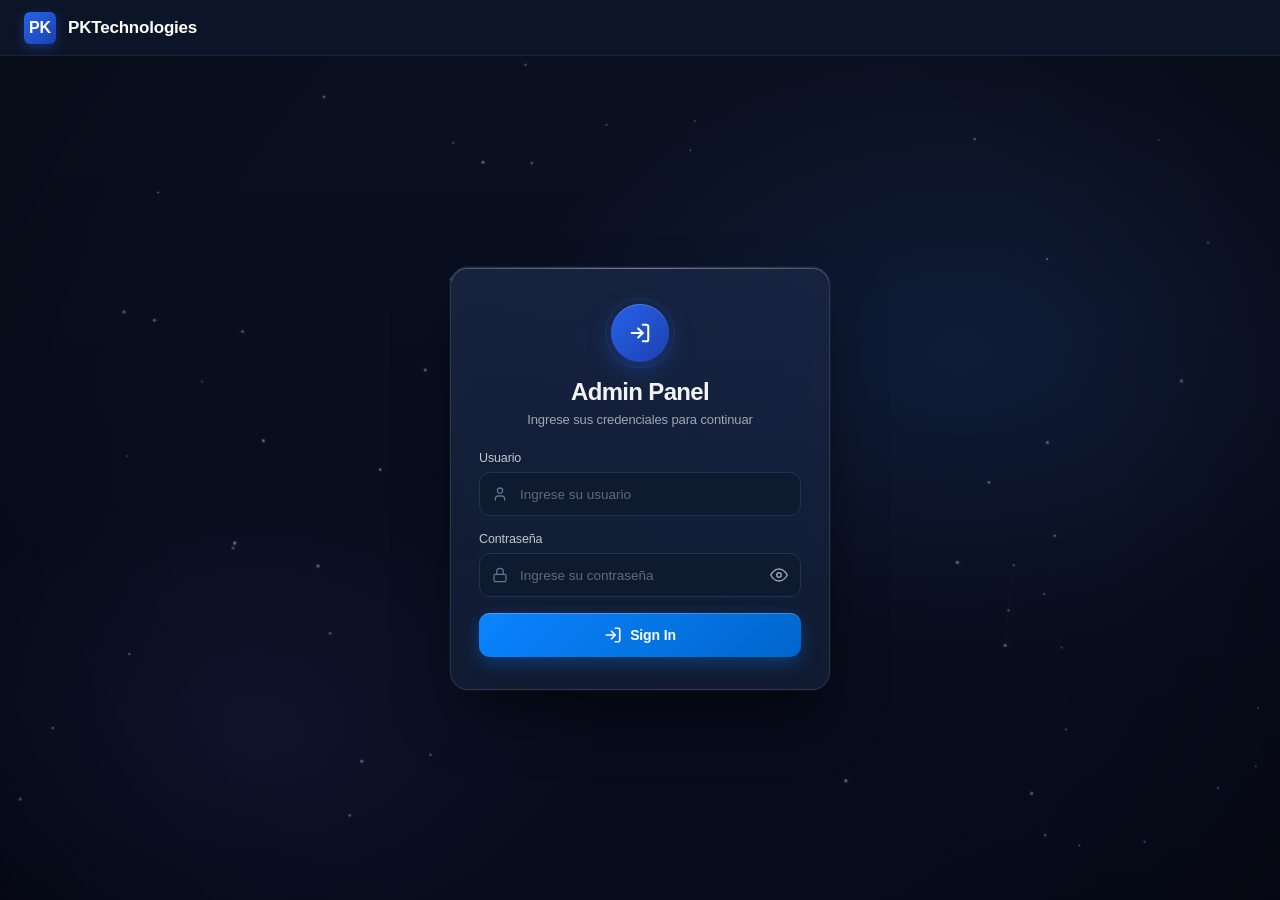
==== index.html @ 88dde2c8 "feat: diseño azul oscuro Apple HIG + 2FA OTP 6 celdas + correo dark + 3D sutil + partículas nodos - " ====
<!DOCTYPE html>
<html lang="es">
<head>
    <meta charset="UTF-8">
    <meta name="viewport" content="width=device-width, initial-scale=1.0">
    <title>PKTechnologies - Admin Panel</title>
    <link rel="stylesheet" href="styles.css?v=20250902_nodes">
</head>
<body>
    <header class="topbar">
        <div class="brand">
            <div class="brand-logo">PK</div>
            <span class="brand-name">PKTechnologies</span>
        </div>
    </header>

    <main class="main-container">
        <canvas id="bg-particles" aria-hidden="true"></canvas>
        <section class="card">
            <div class="icon-circle">
                <svg width="22" height="22" viewBox="0 0 24 24" fill="none" stroke="currentColor" stroke-width="2.2" stroke-linecap="round" stroke-linejoin="round">
                    <path d="M15 3h4a2 2 0 0 1 2 2v14a2 2 0 0 1-2 2h-4"></path>
                    <polyline points="10 17 15 12 10 7"></polyline>
                    <line x1="15" y1="12" x2="3" y2="12"></line>
                </svg>
            </div>

            <h1 class="card-title" id="form-title">Admin Panel</h1>
            <p class="card-subtitle" id="form-subtitle">Ingrese sus credenciales para continuar</p>

            <div id="alert-box" class="alert hidden"></div>

            <!-- Paso 1: Formulario de Credenciales -->
            <form id="login-form" novalidate>
                <div class="form-group">
                    <label for="username">Usuario</label>
                    <div class="input-wrapper">
                        <span class="input-icon" aria-hidden="true">
                            <svg width="16" height="16" viewBox="0 0 24 24" fill="none" stroke="currentColor" stroke-width="1.9" stroke-linecap="round" stroke-linejoin="round">
                                <path d="M19 21v-2a4 4 0 0 0-4-4H9a4 4 0 0 0-4 4v2"></path>
                                <circle cx="12" cy="7" r="4"></circle>
                            </svg>
                        </span>
                        <input type="text" id="username" placeholder="Ingrese su usuario" autocomplete="username">
                    </div>
                </div>

                <div class="form-group">
                    <label for="password">Contraseña</label>
                    <div class="input-wrapper with-toggle">
                        <span class="input-icon" aria-hidden="true">
                            <svg width="16" height="16" viewBox="0 0 24 24" fill="none" stroke="currentColor" stroke-width="1.9" stroke-linecap="round" stroke-linejoin="round">
                                <rect x="3" y="11" width="18" height="11" rx="2" ry="2"></rect>
                                <path d="M7 11V7a5 5 0 0 1 10 0v4"></path>
                            </svg>
                        </span>
                        <input type="password" id="password" placeholder="Ingrese su contraseña" autocomplete="current-password">
                        <button type="button" class="toggle-password" id="toggle-password" aria-label="Mostrar contraseña" tabindex="-1">
                            <!-- ojo abierto (visible) -->
                            <svg class="eye-open" width="18" height="18" viewBox="0 0 24 24" fill="none" stroke="currentColor" stroke-width="1.9" stroke-linecap="round" stroke-linejoin="round">
                                <path d="M1 12s4-8 11-8 11 8 11 8-4 8-11 8-11-8-11-8z"></path>
                                <circle cx="12" cy="12" r="3"></circle>
                            </svg>
                            <!-- ojo tachado (oculto) -->
                            <svg class="eye-closed hidden" width="18" height="18" viewBox="0 0 24 24" fill="none" stroke="currentColor" stroke-width="1.9" stroke-linecap="round" stroke-linejoin="round">
                                <path d="M17.94 17.94A10.07 10.07 0 0 1 12 20c-7 0-11-8-11-8a18.45 18.45 0 0 1 5.06-5.94"></path>
                                <path d="M9.53 9.53A3 3 0 0 0 12 15a3 3 0 0 0 2.47-5.47"></path>
                                <path d="M14.12 14.12L9.88 9.88"></path>
                                <path d="M1 1l22 22"></path>
                                <path d="M10.58 10.58A2 2 0 0 0 12 14a2 2 0 0 0 1.42-3.42"></path>
                            </svg>
                        </button>
                    </div>
                </div>

                <button type="submit" class="btn-signin">
                    <svg width="18" height="18" viewBox="0 0 24 24" fill="none" stroke="currentColor" stroke-width="2.2" stroke-linecap="round" stroke-linejoin="round">
                        <path d="M15 3h4a2 2 0 0 1 2 2v14a2 2 0 0 1-2 2h-4"></path>
                        <polyline points="10 17 15 12 10 7"></polyline>
                        <line x1="15" y1="12" x2="3" y2="12"></line>
                    </svg>
                    <span>Sign In</span>
                </button>
            </form>

            <!-- Paso 2: Formulario de Confirmación 2FA - adaptado de React otp-input a vanilla dark -->
            <form id="otp-form" class="hidden" novalidate>
                <div class="form-group otp-group">
                    <label>Código de Verificación (6 dígitos)</label>
                    <div class="otp-container" id="otp-container" role="group" aria-label="Código de verificación">
                        <input class="otp-cell" type="text" inputmode="numeric" autocomplete="one-time-code" maxlength="1" aria-label="Código, carácter 1 de 6">
                        <input class="otp-cell" type="text" inputmode="numeric" autocomplete="off" maxlength="1" aria-label="Código, carácter 2 de 6">
                        <input class="otp-cell" type="text" inputmode="numeric" autocomplete="off" maxlength="1" aria-label="Código, carácter 3 de 6">
                        <input class="otp-cell group-gap" type="text" inputmode="numeric" autocomplete="off" maxlength="1" aria-label="Código, carácter 4 de 6">
                        <input class="otp-cell" type="text" inputmode="numeric" autocomplete="off" maxlength="1" aria-label="Código, carácter 5 de 6">
                        <input class="otp-cell" type="text" inputmode="numeric" autocomplete="off" maxlength="1" aria-label="Código, carácter 6 de 6">
                    </div>
                    <div class="otp-hint" id="otp-hint" aria-live="polite"></div>
                    <input type="hidden" id="otp-code">
                </div>

                <button type="submit" class="btn-signin">
                    <span>Confirmar código</span>
                </button>
            </form>
        </section>
    </main>

    <script src="app.js?v=20250902_nodes"></script>
</body>
</html>
---- styles.css ----
* {
    margin: 0;
    padding: 0;
    box-sizing: border-box;
    font-family: -apple-system, BlinkMacSystemFont, "Segoe UI", Roboto, Helvetica, Arial, sans-serif;
}

:root {
    --bg-deep: #070b1a;
    --bg-mid: #0f172a;
    --card-bg: rgba(20, 31, 53, 0.78);
    --card-border: rgba(255, 255, 255, 0.1);
    --text-primary: rgba(255, 255, 255, 0.95);
    --text-secondary: rgba(255, 255, 255, 0.60);
    --text-tertiary: rgba(255, 255, 255, 0.35);
    --text-label: rgba(255, 255, 255, 0.75);
    --input-bg: #0e1a30;
    --input-bg-hover: #162747;
    --input-border: #23324e;
    --input-border-hover: #3a5a8a;
    --accent: #3b82f6;
    --accent-strong: #2563eb;
    --accent-glow: rgba(59, 130, 246, 0.15);
    --apple-blue: #0a84ff;
    --apple-focus: rgba(10, 132, 255, 0.28);
    --apple-ease: cubic-bezier(0.16, 1, 0.3, 1);
}

body {
    min-height: 100vh;
    display: flex;
    flex-direction: column;
    background-color: var(--bg-deep);
    color: var(--text-primary);
    overflow-x: hidden;
}

/* 1. Barra superior - dark glass */
.topbar {
    height: 56px;
    background: rgba(15, 23, 42, 0.85);
    backdrop-filter: blur(12px) saturate(1.2);
    display: flex;
    align-items: center;
    padding: 0 24px;
    border-bottom: 1px solid rgba(255, 255, 255, 0.06);
    z-index: 10;
    animation: slideDownTop 0.6s ease-out;
}

@keyframes slideDownTop {
    from { transform: translateY(-100%); opacity: 0; }
    to { transform: translateY(0); opacity: 1; }
}

.brand {
    display: flex;
    align-items: center;
    gap: 12px;
}

.brand-logo {
    width: 32px;
    height: 32px;
    background: linear-gradient(135deg, #2563eb, #1e40af);
    color: #ffffff;
    font-size: 16px;
    font-weight: 700;
    display: flex;
    align-items: center;
    justify-content: center;
    border-radius: 6px;
    box-shadow: 0 4px 12px rgba(37, 99, 235, 0.35);
    transition: transform 0.3s ease, box-shadow 0.3s ease;
}

.brand-logo:hover {
    transform: scale(1.05) rotate(3deg);
    box-shadow: 0 6px 18px rgba(37, 99, 235, 0.5);
}

.brand-name {
    color: #ffffff;
    font-size: 17px;
    font-weight: 600;
    letter-spacing: -0.2px;
}

/* 2. Fondo degradado oscuro con animación sutil + partículas nodos */
.main-container {
    flex: 1;
    display: flex;
    justify-content: center;
    align-items: center;
    padding: 30px 20px;
    background:
        radial-gradient(ellipse 900px 600px at 75% 35%, rgba(59, 130, 246, 0.12) 0%, transparent 50%),
        radial-gradient(ellipse 700px 500px at 20% 80%, rgba(99, 102, 241, 0.08) 0%, transparent 50%),
        linear-gradient(180deg, #0a1020 0%, #070b1a 100%);
    position: relative;
    perspective: 1000px;
    perspective-origin: center center;
    overflow: hidden;
    animation: bgShift 22s var(--apple-ease) infinite;
}

@keyframes bgShift {
    0%, 100% { background-position: 0 0, 0 0, 0 0; }
    33% { background-position: -18px -10px, 14px 8px, 0 0; }
    66% { background-position: 12px 6px, -10px -12px, 0 0; }
}

.main-container::before {
    content: "";
    position: absolute;
    inset: 0;
    background: radial-gradient(circle at 50% 50%, transparent 60%, rgba(0,0,0,0.25) 100%);
    pointer-events: none;
    z-index: 1;
}

#bg-particles {
    position: absolute;
    inset: 0;
    width: 100%;
    height: 100%;
    pointer-events: none;
    z-index: 0;
    opacity: 0.5;
}

.main-container > .card {
    z-index: 2;
}

/* 3. Tarjeta dark estilo Apple Glassmorphism */
.card {
    background: linear-gradient(180deg, rgba(26, 38, 65, 0.85) 0%, var(--card-bg) 100%);
    backdrop-filter: blur(32px) saturate(190%);
    -webkit-backdrop-filter: blur(32px) saturate(190%);
    width: 100%;
    max-width: 380px;
    border-radius: 18px;
    padding: 36px 28px 32px 28px;
    border: 1px solid var(--card-border);
    box-shadow:
        0 30px 60px -12px rgba(0, 0, 0, 0.55),
        0 0 0 1px rgba(255, 255, 255, 0.04),
        inset 0 1px 0 0 rgba(255, 255, 255, 0.2);
    display: flex;
    flex-direction: column;
    align-items: center;
    position: relative;
    overflow: hidden;
    animation: fadeInUp 0.7s var(--apple-ease);
    transition: transform 0.35s var(--apple-ease), box-shadow 0.5s ease, border-color 0.4s ease;
    transform-style: preserve-3d;
    will-change: transform;
}

.card::before {
    content: "";
    position: absolute;
    top: 0;
    left: 0;
    right: 0;
    height: 1px;
    background: linear-gradient(90deg, transparent, rgba(255, 255, 255, 0.25), transparent);
    z-index: 3;
}

/* Brillo que sigue al cursor para efecto 3D - extra sutil */
.card-glare {
    position: absolute;
    inset: 0;
    border-radius: inherit;
    background: radial-gradient(circle at var(--mx, 50%) var(--my, 50%), rgba(255,255,255,0.035) 0%, rgba(255,255,255,0.01) 28%, transparent 62%);
    opacity: 0;
    transition: opacity 0.5s ease;
    pointer-events: none;
    z-index: 2;
    mix-blend-mode: overlay;
}

.card.is-tilting .card-glare {
    opacity: 0.55;
}

/* Profundidad extra sutil para elementos internos */
.icon-circle,
.card-title,
.card-subtitle,
form {
    transform: translateZ(0);
    transition: transform 0.4s cubic-bezier(0.16, 1, 0.3, 1);
}

.card.is-tilting .icon-circle {
    transform: translateZ(6px);
}

.card.is-tilting .card-title {
    transform: translateZ(4px);
}

.card.is-tilting .card-subtitle {
    transform: translateZ(2px);
}

.card.is-tilting form {
    transform: translateZ(1px);
}

.card:hover {
    transform: translateY(-2px);
    border-color: rgba(255, 255, 255, 0.1);
    box-shadow:
        0 28px 70px -18px rgba(0, 0, 0, 0.65),
        0 0 0 1px rgba(255, 255, 255, 0.05),
        inset 0 1px 0 rgba(255, 255, 255, 0.08);
}

@keyframes fadeInUp {
    from { opacity: 0; transform: translateY(22px) scale(0.97); }
    to { opacity: 1; transform: translateY(0) scale(1); }
}

/* Ícono circular superior */
.icon-circle {
    width: 58px;
    height: 58px;
    background: linear-gradient(135deg, #2563eb, #1e40af);
    color: #ffffff;
    border-radius: 50%;
    display: flex;
    justify-content: center;
    align-items: center;
    margin-bottom: 16px;
    box-shadow: 0 8px 24px rgba(37, 99, 235, 0.35), inset 0 1px 0 rgba(255,255,255,0.2);
    position: relative;
    animation: floatIcon 3s ease-in-out infinite, pulseGlow 2.8s infinite;
}

.icon-circle::after {
    content: "";
    position: absolute;
    inset: -6px;
    border-radius: 50%;
    border: 1px solid rgba(59, 130, 246, 0.15);
    animation: pingRing 2.8s cubic-bezier(0,0,0.2,1) infinite;
}

@keyframes floatIcon {
    0%, 100% { transform: translateY(0); }
    50% { transform: translateY(-4px); }
}

@keyframes pulseGlow {
    0%, 100% { box-shadow: 0 8px 24px rgba(37,99,235,0.35), inset 0 1px 0 rgba(255,255,255,0.2); }
    50% { box-shadow: 0 12px 28px rgba(37,99,235,0.45), inset 0 1px 0 rgba(255,255,255,0.25); }
}

@keyframes pingRing {
    0% { transform: scale(0.9); opacity: 0.6; }
    100% { transform: scale(1.35); opacity: 0; }
}

/* Títulos */
.card-title {
    font-size: 24px;
    font-weight: 600;
    color: var(--text-primary);
    margin-bottom: 6px;
    letter-spacing: -0.028em;
    animation: fadeIn 0.6s ease 0.15s both;
}

.card-subtitle {
    font-size: 13px;
    color: var(--text-secondary);
    margin-bottom: 24px;
    text-align: center;
    letter-spacing: -0.01em;
    animation: fadeIn 0.6s ease 0.22s both;
}

@keyframes fadeIn {
    from { opacity: 0; transform: translateY(6px); }
    to { opacity: 1; transform: translateY(0); }
}

/* Formulario */
form {
    width: 100%;
}

.form-group {
    margin-bottom: 16px;
    display: flex;
    flex-direction: column;
    animation: fadeInUp 0.6s ease both;
}

.form-group:nth-child(1) { animation-delay: 0.28s; }
.form-group:nth-child(2) { animation-delay: 0.35s; }

.form-group label {
    font-size: 12.5px;
    font-weight: 500;
    color: var(--text-label);
    margin-bottom: 7px;
    letter-spacing: -0.01em;
    transition: color 0.25s var(--apple-ease), transform 0.25s var(--apple-ease);
}

.form-group:focus-within label {
    color: var(--apple-blue);
    transform: translateX(1px);
}

/* Wrapper con iconos - estilo como en captura */
.input-wrapper {
    position: relative;
    display: flex;
    align-items: center;
}

.input-wrapper input {
    flex: 1;
    width: 100%;
}

.input-icon {
    position: absolute;
    left: 12px;
    width: 18px;
    height: 18px;
    display: flex;
    align-items: center;
    justify-content: center;
    color: #64748b;
    pointer-events: none;
    transition: color 0.25s ease, transform 0.25s ease;
    z-index: 1;
}

.input-wrapper:focus-within .input-icon {
    color: var(--apple-blue);
}

.input-wrapper:hover .input-icon {
    color: #93b4ff;
}

.toggle-password {
    position: absolute;
    right: 6px;
    width: 32px;
    height: 32px;
    display: flex;
    align-items: center;
    justify-content: center;
    background: transparent;
    border: none;
    color: var(--text-secondary);
    cursor: pointer;
    border-radius: 8px;
    transition: all 0.22s var(--apple-ease);
    z-index: 2;
}

.toggle-password:hover {
    color: #ffffff;
    background: rgba(255, 255, 255, 0.08);
}

.toggle-password:active {
    transform: scale(0.92);
}

.toggle-password:focus-visible {
    outline: 2px solid var(--apple-blue);
    outline-offset: 2px;
}

.toggle-password:disabled {
    opacity: 0.4;
    cursor: not-allowed;
    background: transparent;
}

.toggle-password .eye-closed,
.toggle-password .eye-open {
    position: absolute;
    transition: opacity 0.2s ease, transform 0.2s ease;
}

.form-group input {
    height: 44px;
    background-color: var(--input-bg);
    border: 1px solid var(--input-border);
    border-radius: 11px;
    padding: 0 14px;
    font-size: 13.5px;
    color: var(--text-primary);
    outline: none;
    transition: all 0.25s var(--apple-ease);
    position: relative;
}

.input-wrapper input {
    padding-left: 40px;
    padding-right: 14px;
}

.input-wrapper.with-toggle input {
    padding-right: 42px;
}

/* Hover sutil pedido */
.form-group input:hover {
    background-color: var(--input-bg-hover);
    border-color: var(--input-border-hover);
    transform: translateY(-1px);
    box-shadow: 0 4px 16px rgba(0, 0, 0, 0.25), 0 0 0 1px rgba(255,255,255,0.03);
}

.form-group input::placeholder {
    color: var(--text-tertiary);
    transition: color 0.25s ease, transform 0.25s ease;
}

.form-group input:hover::placeholder {
    color: var(--text-secondary);
}

.form-group input:focus {
    background-color: #12213d;
    border-color: var(--apple-blue);
    box-shadow: 0 0 0 3.5px var(--apple-focus), 0 6px 18px rgba(10, 132, 255, 0.15);
    transform: translateY(-1px);
}

.form-group input:focus::placeholder {
    transform: translateX(2px);
    opacity: 0.7;
}

.form-group input:disabled {
    opacity: 0.5;
    cursor: not-allowed;
    transform: none;
}

/* Botón Sign In con animaciones y física de resorte Apple */
.btn-signin {
    width: 100%;
    height: 44px;
    background: linear-gradient(135deg, #0a84ff, #0066cc);
    color: #ffffff;
    border: none;
    border-radius: 11px;
    font-size: 14px;
    font-weight: 600;
    letter-spacing: -0.01em;
    cursor: pointer;
    display: flex;
    align-items: center;
    justify-content: center;
    gap: 8px;
    margin-top: 10px;
    position: relative;
    overflow: hidden;
    isolation: isolate;
    box-shadow: 0 6px 18px rgba(10, 132, 255, 0.32), inset 0 1px 0 rgba(255,255,255,0.22);
    transition: all 0.25s var(--apple-ease);
    animation: fadeInUp 0.6s ease 0.42s both;
}

.btn-signin::before {
    content: "";
    position: absolute;
    inset: 0;
    background: linear-gradient(90deg, transparent, rgba(255,255,255,0.18), transparent);
    transform: translateX(-110%);
    transition: transform 0.6s ease;
    z-index: -1;
}

.btn-signin:hover::before {
    transform: translateX(110%);
}

.btn-signin:hover {
    background: linear-gradient(135deg, #1f8fff, #0070e0);
    transform: translateY(-1.5px);
    box-shadow: 0 10px 24px rgba(10, 132, 255, 0.42), inset 0 1px 0 rgba(255,255,255,0.28);
}

.btn-signin:active {
    transform: scale(0.965);
    box-shadow: 0 4px 12px rgba(10, 132, 255, 0.25);
    transition: transform 0.1s var(--apple-ease);
}

.btn-signin:disabled {
    opacity: 0.65;
    cursor: not-allowed;
    transform: none;
    box-shadow: none;
}

.btn-signin svg {
    transition: transform 0.3s ease;
}

.btn-signin:hover svg {
    transform: translateX(2px);
}

/* Alertas dark + animación */
.alert {
    width: 100%;
    padding: 11px 12px;
    border-radius: 10px;
    font-size: 12.5px;
    text-align: center;
    margin-bottom: 16px;
    font-weight: 500;
    animation: alertIn 0.45s cubic-bezier(0.16, 1, 0.3, 1);
    backdrop-filter: blur(8px);
}

@keyframes alertIn {
    from { opacity: 0; transform: translateY(-8px) scale(0.98); }
    to { opacity: 1; transform: translateY(0) scale(1); }
}

.alert.error {
    background: rgba(239, 68, 68, 0.1);
    color: #fca5a5;
    border: 1px solid rgba(239, 68, 68, 0.22);
    box-shadow: 0 4px 16px rgba(239,68,68,0.12);
}

.alert.success {
    background: rgba(34, 197, 94, 0.1);
    color: #86efac;
    border: 1px solid rgba(34, 197, 94, 0.22);
    box-shadow: 0 4px 16px rgba(34,197,94,0.12);
}

.hidden {
    display: none !important;
}

/* Vibración suave en error */
@keyframes shake {
    0%, 100% { transform: translate3d(0, 0, 0); }
    10% { transform: translate3d(-5px, 0, 0); }
    20% { transform: translate3d(5px, 0, 0); }
    30% { transform: translate3d(-4px, 0, 0); }
    40% { transform: translate3d(4px, 0, 0); }
    50% { transform: translate3d(-2px, 0, 0); }
    60% { transform: translate3d(2px, 0, 0); }
    70% { transform: translate3d(-1px, 0, 0); }
    80% { transform: translate3d(1px, 0, 0); }
    90% { transform: translate3d(-0.5px, 0, 0); }
}

.card.shake {
    animation: shake 0.55s cubic-bezier(0.36, 0.07, 0.19, 0.97) both;
    will-change: transform;
    border-color: rgba(239, 68, 68, 0.35) !important;
}

/* Input error pulse al hacer shake */
.card.shake .form-group input {
    border-color: rgba(239, 68, 68, 0.4);
    animation: inputErrorPulse 0.55s ease;
}

@keyframes inputErrorPulse {
    0%, 100% { box-shadow: 0 0 0 0 rgba(239,68,68,0); }
    50% { box-shadow: 0 0 0 3px rgba(239,68,68,0.12); }
}

/* Transición suave entre formularios login/otp */
#login-form, #otp-form {
    transition: opacity 0.35s ease, transform 0.35s ease;
}

#login-form.hidden, #otp-form.hidden {
    opacity: 0;
    transform: translateY(6px);
    pointer-events: none;
}

/* Autofill dark */
input:-webkit-autofill,
input:-webkit-autofill:hover,
input:-webkit-autofill:focus {
    -webkit-text-fill-color: #e2e8f0;
    -webkit-box-shadow: 0 0 0 1000px var(--input-bg) inset;
    transition: background-color 9999s ease-in-out 0s;
    caret-color: #e2e8f0;
}

/* Inicio / Dashboard - mismo tema azul dark */
.topbar-actions {
    margin-left: auto;
    display: flex;
    align-items: center;
    gap: 10px;
}

.user-badge {
    display: inline-flex;
    align-items: center;
    gap: 6px;
    background: rgba(255, 255, 255, 0.07);
    border: 1px solid rgba(255, 255, 255, 0.1);
    color: var(--text-primary);
    font-size: 12.5px;
    font-weight: 500;
    padding: 6px 12px;
    border-radius: 20px;
    backdrop-filter: blur(10px);
    -webkit-backdrop-filter: blur(10px);
}

.btn-logout {
    display: inline-flex;
    align-items: center;
    gap: 6px;
    color: #ff6961;
    background: rgba(255, 69, 58, 0.1);
    border: 1px solid rgba(255, 69, 58, 0.22);
    padding: 6px 12px;
    border-radius: 9px;
    font-size: 12.5px;
    font-weight: 600;
    text-decoration: none;
    transition: all 0.25s var(--apple-ease);
}

.btn-logout:hover {
    background: rgba(255, 69, 58, 0.18);
    border-color: rgba(255, 69, 58, 0.35);
    color: #ff857d;
    transform: translateY(-1px);
    box-shadow: 0 4px 12px rgba(255, 69, 58, 0.18);
}

.btn-logout:active {
    transform: scale(0.96);
}

.welcome-card {
    max-width: 520px;
    text-align: center;
}

.icon-success {
    background: linear-gradient(135deg, #0a84ff, #0066cc) !important;
    box-shadow: 0 8px 24px rgba(10, 132, 255, 0.35), inset 0 1px 0 rgba(255,255,255,0.25) !important;
}

/* Animación de checkmark dibujado estilo Face ID / Apple Pay */
.icon-success svg polyline,
.icon-success svg path {
    stroke-dasharray: 50;
    stroke-dashoffset: 50;
    animation: drawCheck 0.5s 0.18s var(--apple-ease) forwards;
}

@keyframes drawCheck {
    to { stroke-dashoffset: 0; }
}

.info-panel {
    width: 100%;
    background: var(--input-bg);
    border: 1px solid var(--input-border);
    border-radius: 12px;
    padding: 8px 16px;
    margin-top: 18px;
    text-align: left;
}

.info-row {
    display: flex;
    justify-content: space-between;
    align-items: center;
    padding: 11px 0;
    border-bottom: 1px solid rgba(255, 255, 255, 0.06);
    font-size: 13px;
    gap: 12px;
}

.info-row:last-child {
    border-bottom: none;
}

.info-label {
    color: var(--text-secondary);
    font-weight: 500;
    font-size: 12.5px;
    letter-spacing: -0.01em;
}

.info-value {
    color: var(--text-primary);
    font-weight: 600;
    font-size: 13px;
    text-align: right;
    letter-spacing: -0.01em;
    word-break: break-all;
}

.welcome-actions {
    width: 100%;
    margin-top: 20px;
}

.welcome-actions .btn-signin {
    animation-delay: 0.45s;
}

/* OTP 6 celdas - adaptado con Apple HIG */
.otp-group {
    align-items: center;
}

.otp-container {
    display: flex;
    gap: 8px;
    justify-content: center;
    margin-top: 6px;
    position: relative;
}

.otp-container.shake {
    animation: shake 0.32s cubic-bezier(0.36, 0.07, 0.19, 0.97);
}

.otp-cell {
    width: 42px;
    height: 48px;
    border-radius: 11px;
    border: 1.8px solid var(--input-border);
    background: var(--input-bg);
    color: var(--text-primary);
    font-family: -apple-system, BlinkMacSystemFont, "SF Pro Display", ui-monospace, monospace;
    font-variant-numeric: tabular-nums;
    font-size: 18px;
    font-weight: 600;
    text-align: center;
    letter-spacing: -0.01em;
    outline: none;
    caret-color: var(--apple-blue);
    transition: all 0.2s var(--apple-ease);
    box-shadow: inset 0 1px 2px rgba(0,0,0,0.3);
}

.otp-cell::selection {
    background: transparent;
}

.otp-cell:hover {
    border-color: var(--input-border-hover);
    background: var(--input-bg-hover);
    transform: translateY(-1px);
}

.otp-cell:focus {
    border-color: var(--apple-blue);
    background: #12213d;
    box-shadow: 0 0 0 3.5px var(--apple-focus), 0 4px 14px rgba(10, 132, 255, 0.15);
    transform: translateY(-1px);
}

.otp-cell:active {
    transform: scale(0.96);
    transition: transform 0.1s var(--apple-ease);
}

.otp-cell.filled {
    border-color: #334155;
    background: var(--input-bg);
}

.otp-cell.filled:focus {
    border-color: var(--apple-blue);
}

.otp-cell.error {
    border-color: #ff453a !important;
    background: rgba(255, 69, 58, 0.08) !important;
    box-shadow: 0 0 0 3.5px rgba(255, 69, 58, 0.22) !important;
    color: #ffb4ab;
}

.otp-cell.success {
    border-color: #30d158 !important;
    background: rgba(48, 209, 88, 0.08) !important;
    box-shadow: 0 0 0 3.5px rgba(48, 209, 88, 0.22) !important;
}

.otp-cell:disabled {
    opacity: 0.5;
    cursor: not-allowed;
    transform: none;
}

.otp-cell.group-gap {
    margin-left: 12px;
}

/* Animación de entrada del carácter con resortes Apple */
@keyframes otpIn {
    from { opacity: 0; transform: scale(0.90) translateY(4px); filter: blur(3px); }
    to { opacity: 1; transform: scale(1) translateY(0); filter: blur(0); }
}

.otp-cell.otp-enter {
    animation: otpIn 0.22s var(--apple-ease);
}

.otp-hint {
    margin-top: 10px;
    min-height: 16px;
    font-size: 11.5px;
    line-height: 16px;
    text-align: center;
    color: var(--text-secondary);
    transition: color 0.2s ease;
}

.otp-hint.error {
    color: #ff857d;
}

.otp-hint.success {
    color: #6ee7b7;
}

.otp-hint:empty {
    opacity: 0;
}
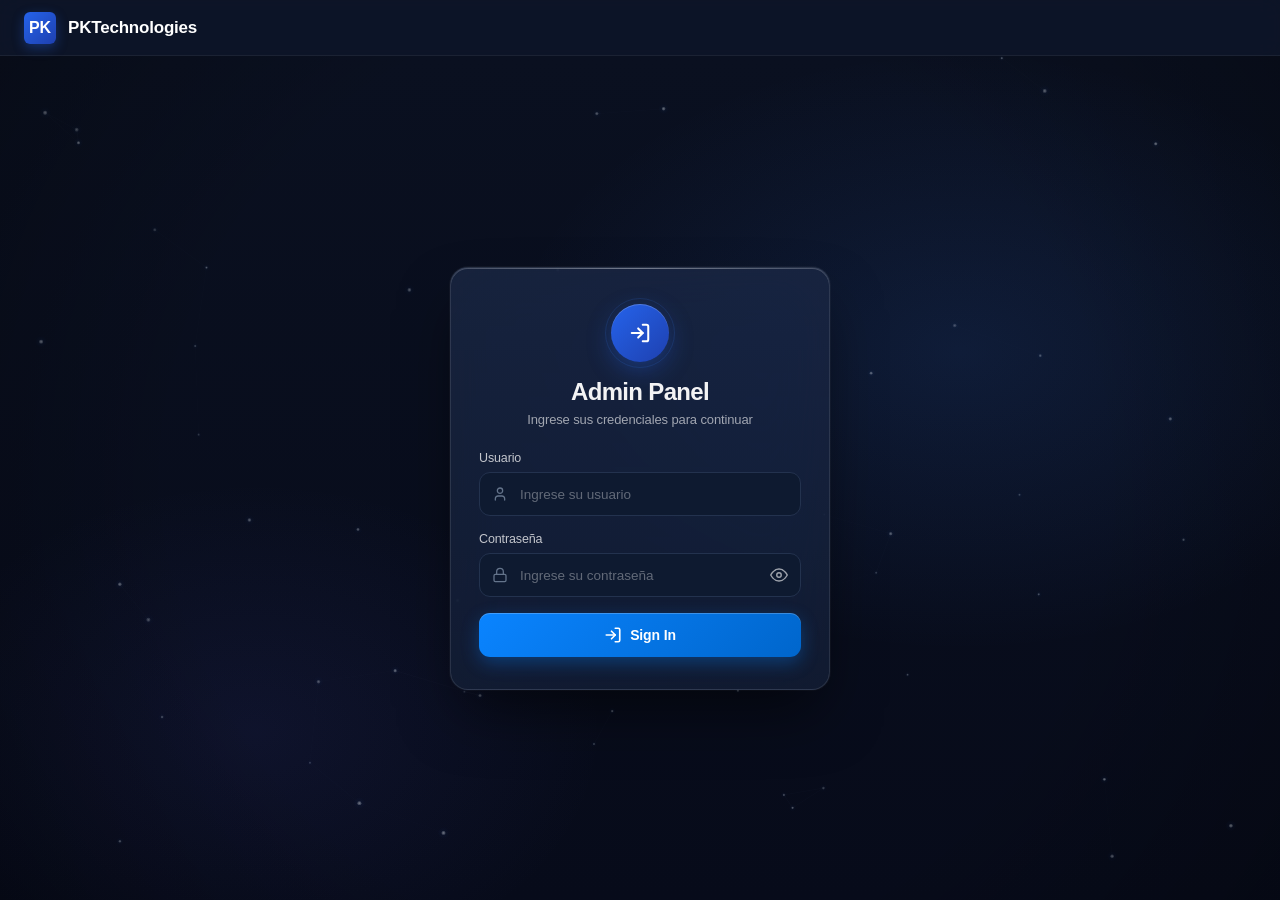
==== commit 6adc54f4: "security: secretos a .env, bcrypt con migracion, rate-limit, sesiones endurecidas, sin leak OTP, ali" ====
--- a/index.html
+++ b/index.html
@@ -96,6 +96,10 @@
                         <input class="otp-cell" type="text" inputmode="numeric" autocomplete="off" maxlength="1" aria-label="Código, carácter 6 de 6">
                     </div>
                     <div class="otp-hint" id="otp-hint" aria-live="polite"></div>
+                    <div class="otp-resend">
+                        <span id="otp-timer" aria-live="polite"></span>
+                        <button type="button" id="resend-otp" class="link-button">Reenviar código</button>
+                    </div>
                     <input type="hidden" id="otp-code">
                 </div>
 
--- a/styles.css
+++ b/styles.css
@@ -848,3 +848,41 @@
 .otp-hint:empty {
     opacity: 0;
 }
+
+/* Reenvío OTP + countdown */
+.otp-resend {
+    display: flex;
+    align-items: center;
+    justify-content: space-between;
+    gap: 12px;
+    margin-top: 10px;
+    font-size: 12px;
+    color: var(--text-secondary);
+}
+
+#otp-timer {
+    min-height: 16px;
+}
+
+.link-button {
+    background: none;
+    border: none;
+    padding: 4px 2px;
+    font: inherit;
+    font-size: 12px;
+    font-weight: 600;
+    color: #7aa5ff;
+    cursor: pointer;
+    text-decoration: underline;
+    text-underline-offset: 3px;
+}
+
+.link-button:hover:not(:disabled) {
+    color: #a5c0ff;
+}
+
+.link-button:disabled {
+    opacity: 0.45;
+    cursor: default;
+    text-decoration: none;
+}
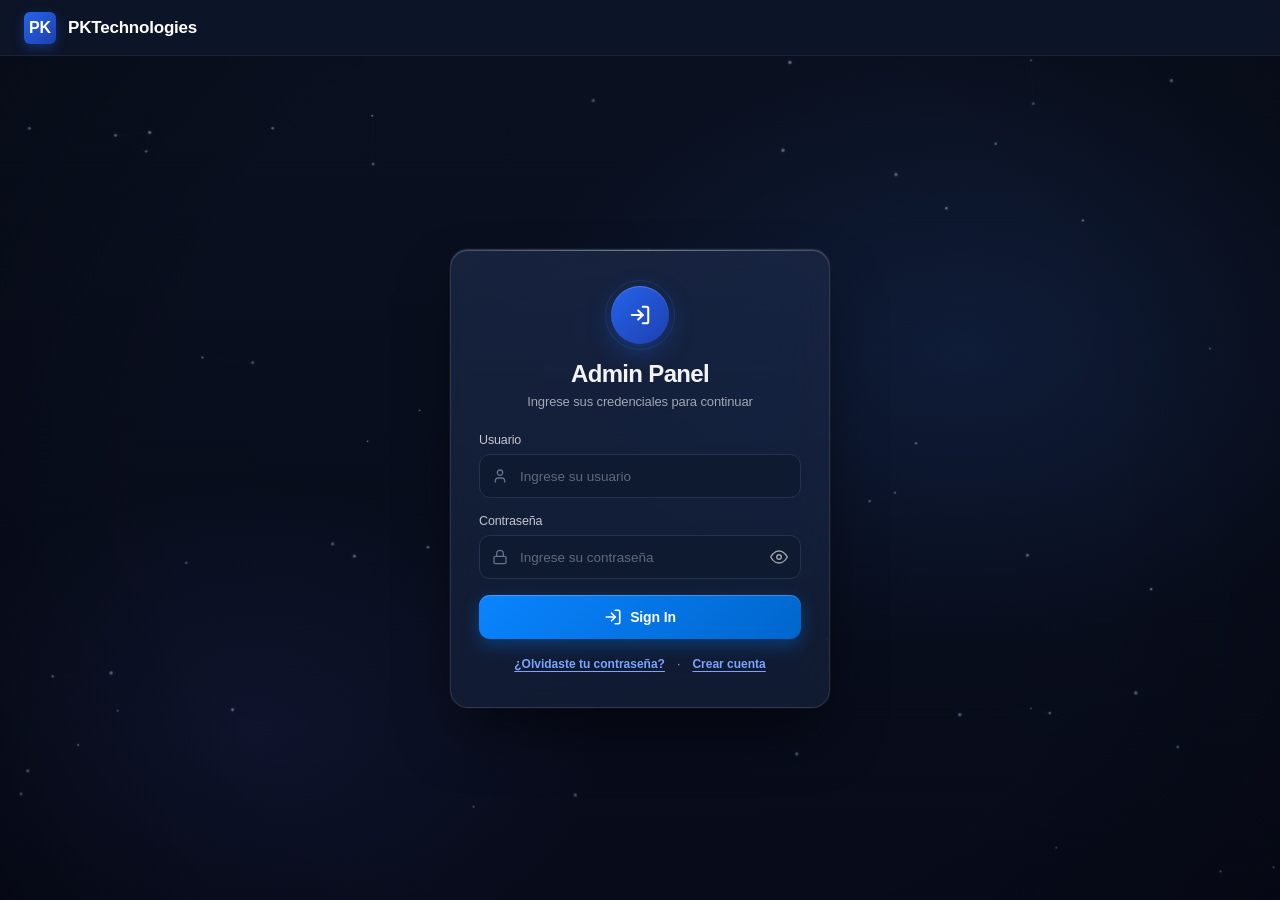
==== commit 0b725cc1: "feat: recuperar contrasena por correo y crear cuentas con verificacion" ====
--- a/index.html
+++ b/index.html
@@ -107,6 +107,113 @@
                     <span>Confirmar código</span>
                 </button>
             </form>
+
+            <!-- Enlaces secundarios -->
+            <div class="auth-links" id="auth-links">
+                <button type="button" class="link-button" id="link-forgot">¿Olvidaste tu contraseña?</button>
+                <span aria-hidden="true">·</span>
+                <button type="button" class="link-button" id="link-register">Crear cuenta</button>
+            </div>
+
+            <!-- Paso: solicitar código de recuperación -->
+            <form id="forgot-form" class="hidden" novalidate>
+                <div class="form-group">
+                    <label for="forgot-identifier">Usuario o correo</label>
+                    <div class="input-wrapper">
+                        <input type="text" id="forgot-identifier" placeholder="Tu usuario o correo" autocomplete="username">
+                    </div>
+                </div>
+                <button type="submit" class="btn-signin">
+                    <span>Enviar código</span>
+                </button>
+                <div class="otp-resend centered">
+                    <button type="button" class="link-button" data-back>Volver al inicio</button>
+                </div>
+            </form>
+
+            <!-- Paso: definir nueva contraseña -->
+            <form id="reset-form" class="hidden" novalidate>
+                <div class="form-group">
+                    <label for="reset-email">Correo donde recibiste el código</label>
+                    <div class="input-wrapper">
+                        <input type="email" id="reset-email" placeholder="tucorreo@ejemplo.com" autocomplete="email">
+                    </div>
+                </div>
+                <div class="form-group">
+                    <label for="reset-code">Código de 6 dígitos</label>
+                    <div class="input-wrapper">
+                        <input type="text" id="reset-code" inputmode="numeric" maxlength="6" placeholder="000000" autocomplete="one-time-code">
+                    </div>
+                </div>
+                <div class="form-group">
+                    <label for="reset-password">Nueva contraseña</label>
+                    <div class="input-wrapper">
+                        <input type="password" id="reset-password" placeholder="Mínimo 8 caracteres, letras y números" autocomplete="new-password">
+                    </div>
+                </div>
+                <div class="form-group">
+                    <label for="reset-password2">Confirmar contraseña</label>
+                    <div class="input-wrapper">
+                        <input type="password" id="reset-password2" placeholder="Repite la contraseña" autocomplete="new-password">
+                    </div>
+                </div>
+                <button type="submit" class="btn-signin">
+                    <span>Guardar contraseña</span>
+                </button>
+                <div class="otp-resend centered">
+                    <button type="button" class="link-button" data-back>Volver al inicio</button>
+                </div>
+            </form>
+
+            <!-- Paso: crear cuenta -->
+            <form id="register-form" class="hidden" novalidate>
+                <div class="form-group">
+                    <label for="reg-nombre">Usuario</label>
+                    <div class="input-wrapper">
+                        <input type="text" id="reg-nombre" placeholder="Elige un usuario" autocomplete="username">
+                    </div>
+                </div>
+                <div class="form-group">
+                    <label for="reg-email">Correo</label>
+                    <div class="input-wrapper">
+                        <input type="email" id="reg-email" placeholder="tucorreo@ejemplo.com" autocomplete="email">
+                    </div>
+                </div>
+                <div class="form-group">
+                    <label for="reg-password">Contraseña</label>
+                    <div class="input-wrapper">
+                        <input type="password" id="reg-password" placeholder="Mínimo 8 caracteres, letras y números" autocomplete="new-password">
+                    </div>
+                </div>
+                <div class="form-group">
+                    <label for="reg-password2">Confirmar contraseña</label>
+                    <div class="input-wrapper">
+                        <input type="password" id="reg-password2" placeholder="Repite la contraseña" autocomplete="new-password">
+                    </div>
+                </div>
+                <button type="submit" class="btn-signin">
+                    <span>Crear cuenta</span>
+                </button>
+                <div class="otp-resend centered">
+                    <button type="button" class="link-button" data-back>Volver al inicio</button>
+                </div>
+            </form>
+
+            <!-- Paso: confirmar cuenta con el código del correo -->
+            <form id="register-confirm-form" class="hidden" novalidate>
+                <div class="form-group">
+                    <label for="reg-code">Código de 6 dígitos</label>
+                    <div class="input-wrapper">
+                        <input type="text" id="reg-code" inputmode="numeric" maxlength="6" placeholder="000000" autocomplete="one-time-code">
+                    </div>
+                </div>
+                <button type="submit" class="btn-signin">
+                    <span>Confirmar cuenta</span>
+                </button>
+                <div class="otp-resend centered">
+                    <button type="button" class="link-button" data-back>Volver al inicio</button>
+                </div>
+            </form>
         </section>
     </main>
 
--- a/styles.css
+++ b/styles.css
@@ -886,3 +886,19 @@
     cursor: default;
     text-decoration: none;
 }
+
+/* Enlaces secundarios (recuperar / crear cuenta) */
+.auth-links {
+    display: flex;
+    align-items: center;
+    justify-content: center;
+    gap: 10px;
+    margin-top: 14px;
+    font-size: 12.5px;
+    color: var(--text-secondary);
+}
+
+.otp-resend.centered {
+    justify-content: center;
+    margin-top: 14px;
+}
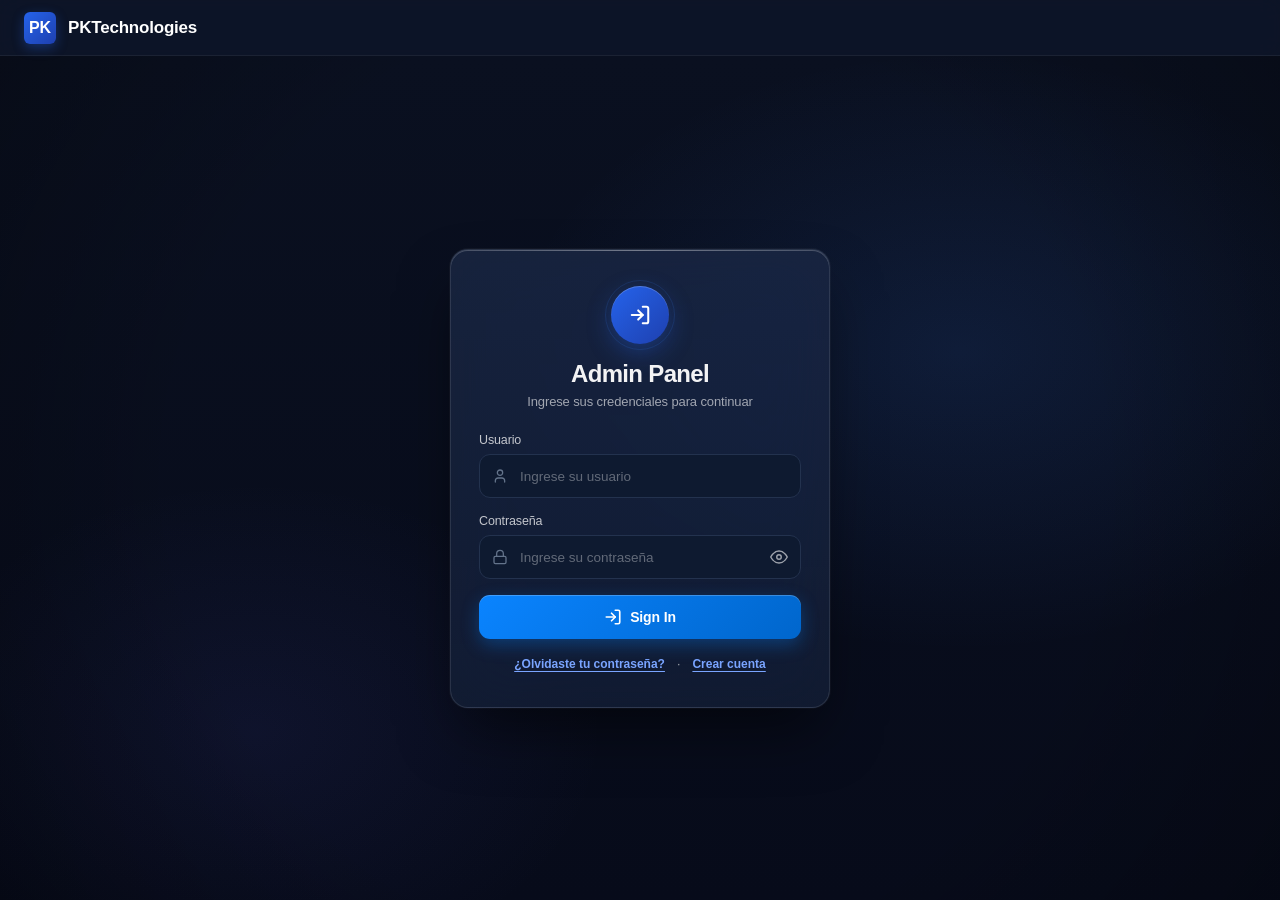
==== commit 803c64a8: "feat: mismo widget OTP 6 celdas en confirmacion de registro + reenvio" ====
--- a/index.html
+++ b/index.html
@@ -199,13 +199,24 @@
                 </div>
             </form>
 
-            <!-- Paso: confirmar cuenta con el código del correo -->
+            <!-- Paso: confirmar cuenta con el código del correo (mismo diseño 6 celdas que el login) -->
             <form id="register-confirm-form" class="hidden" novalidate>
-                <div class="form-group">
-                    <label for="reg-code">Código de 6 dígitos</label>
-                    <div class="input-wrapper">
-                        <input type="text" id="reg-code" inputmode="numeric" maxlength="6" placeholder="000000" autocomplete="one-time-code">
-                    </div>
+                <div class="form-group otp-group">
+                    <label>Código de Verificación (6 dígitos)</label>
+                    <div class="otp-container" id="reg-otp-container" role="group" aria-label="Código de verificación">
+                        <input class="otp-cell" type="text" inputmode="numeric" autocomplete="one-time-code" maxlength="1" aria-label="Código, carácter 1 de 6">
+                        <input class="otp-cell" type="text" inputmode="numeric" autocomplete="off" maxlength="1" aria-label="Código, carácter 2 de 6">
+                        <input class="otp-cell" type="text" inputmode="numeric" autocomplete="off" maxlength="1" aria-label="Código, carácter 3 de 6">
+                        <input class="otp-cell group-gap" type="text" inputmode="numeric" autocomplete="off" maxlength="1" aria-label="Código, carácter 4 de 6">
+                        <input class="otp-cell" type="text" inputmode="numeric" autocomplete="off" maxlength="1" aria-label="Código, carácter 5 de 6">
+                        <input class="otp-cell" type="text" inputmode="numeric" autocomplete="off" maxlength="1" aria-label="Código, carácter 6 de 6">
+                    </div>
+                    <div class="otp-hint" id="reg-otp-hint" aria-live="polite"></div>
+                    <div class="otp-resend">
+                        <span id="reg-otp-timer" aria-live="polite"></span>
+                        <button type="button" id="resend-reg" class="link-button">Reenviar código</button>
+                    </div>
+                    <input type="hidden" id="reg-otp-code">
                 </div>
                 <button type="submit" class="btn-signin">
                     <span>Confirmar cuenta</span>
--- a/styles.css
+++ b/styles.css
@@ -586,11 +586,11 @@
 }
 
 /* Transición suave entre formularios login/otp */
-#login-form, #otp-form {
+#login-form, #otp-form, #forgot-form, #reset-form, #register-form, #register-confirm-form {
     transition: opacity 0.35s ease, transform 0.35s ease;
 }
 
-#login-form.hidden, #otp-form.hidden {
+#login-form.hidden, #otp-form.hidden, #forgot-form.hidden, #reset-form.hidden, #register-form.hidden, #register-confirm-form.hidden {
     opacity: 0;
     transform: translateY(6px);
     pointer-events: none;
@@ -860,7 +860,7 @@
     color: var(--text-secondary);
 }
 
-#otp-timer {
+#otp-timer, #reg-otp-timer {
     min-height: 16px;
 }
 
